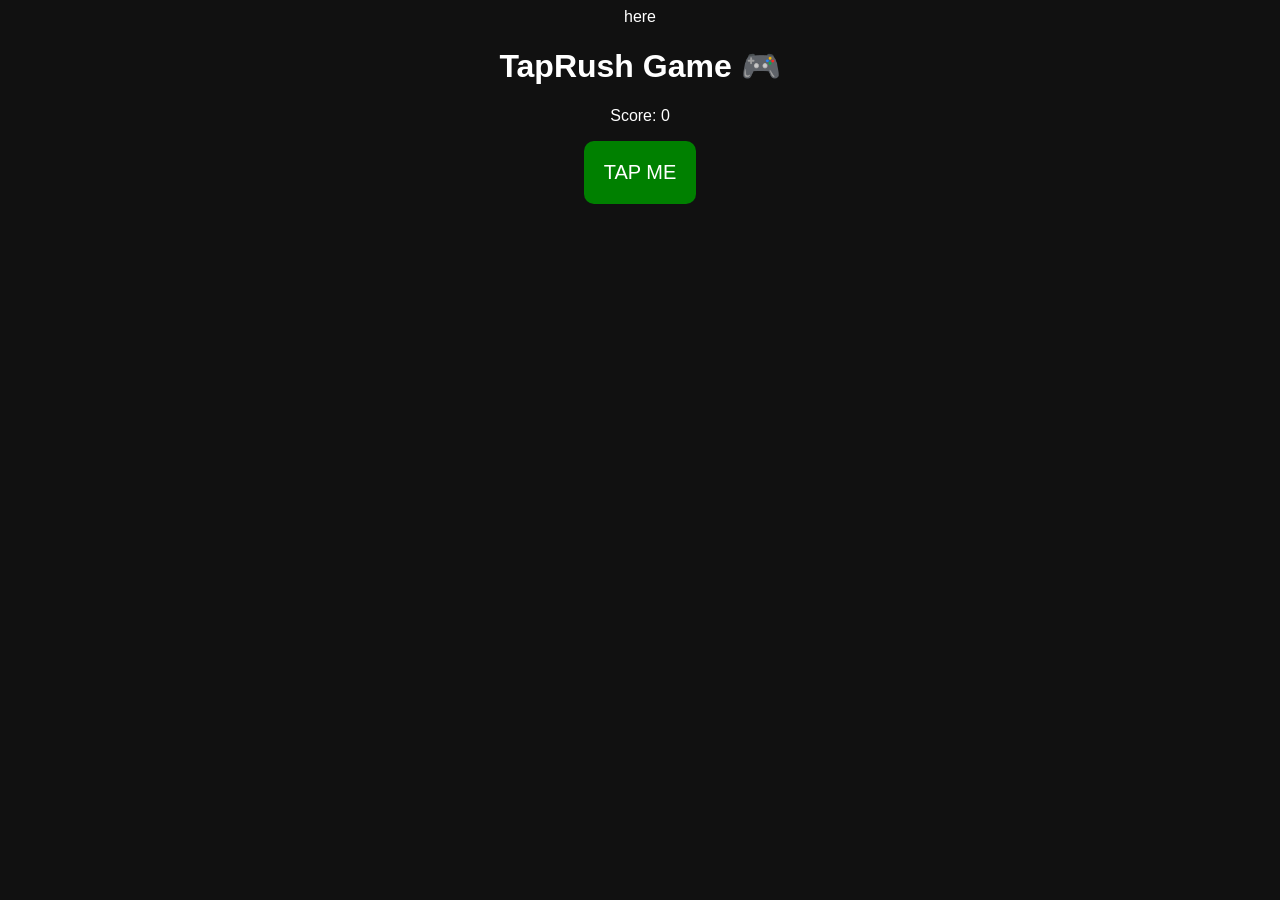
==== index.html @ 7e842e93 "Create index.html Added main game file for TapRush website" ====
here<!DOCTYPE html>
<html>
<head>
    <title>TapRush Game</title>
    <style>
        body {
            text-align: center;
            font-family: Arial;
            background: #111;
            color: white;
        }
        button {
            padding: 20px;
            font-size: 20px;
            background: green;
            color: white;
            border: none;
            border-radius: 10px;
        }
    </style>
</head>

<body>

<h1>TapRush Game 🎮</h1>
<p>Score: <span id="score">0</span></p>

<button onclick="tap()">TAP ME</button>

<script>
let score = 0;

function tap() {
    score++;
    document.getElementById("score").innerText = score;
}
</script>

</body>
</html>
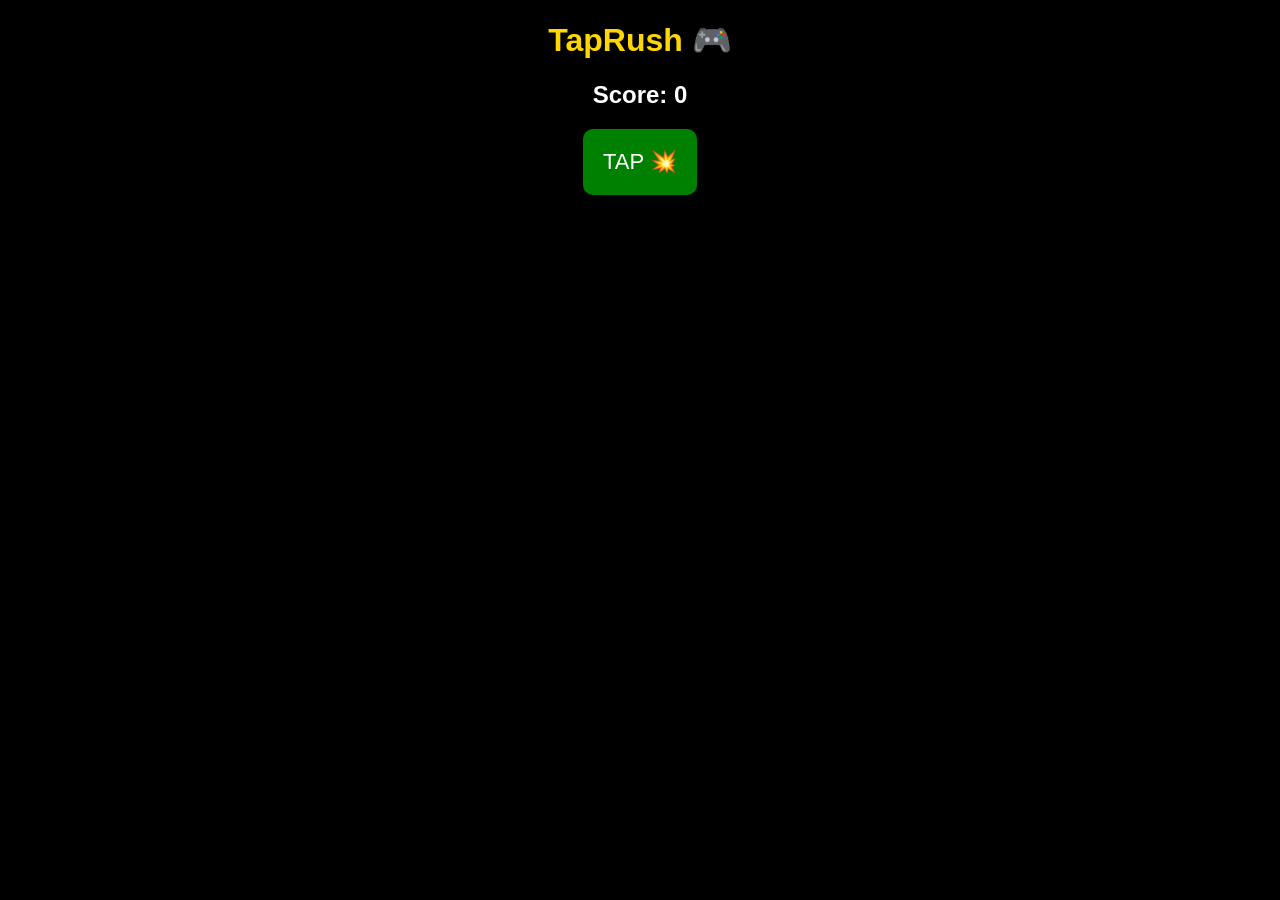
==== commit 96cf21a9: "Update and rename README.md to index.html" ====
--- a/index.html
+++ b/index.html
@@ -1,31 +1,40 @@
-here<!DOCTYPE html>
+
+<!DOCTYPE html>
 <html>
 <head>
-    <title>TapRush Game</title>
-    <style>
-        body {
-            text-align: center;
-            font-family: Arial;
-            background: #111;
-            color: white;
-        }
-        button {
-            padding: 20px;
-            font-size: 20px;
-            background: green;
-            color: white;
-            border: none;
-            border-radius: 10px;
-        }
-    </style>
+<title>TapRush Game</title>
+
+<style>
+body {
+    text-align: center;
+    background: black;
+    color: white;
+    font-family: Arial;
+}
+
+h1 {
+    color: gold;
+}
+
+button {
+    padding: 20px;
+    font-size: 22px;
+    background: green;
+    color: white;
+    border: none;
+    border-radius: 10px;
+}
+
+</style>
 </head>
 
 <body>
 
-<h1>TapRush Game 🎮</h1>
-<p>Score: <span id="score">0</span></p>
+<h1>TapRush 🎮</h1>
 
-<button onclick="tap()">TAP ME</button>
+<h2>Score: <span id="score">0</span></h2>
+
+<button onclick="tap()">TAP 💥</button>
 
 <script>
 let score = 0;
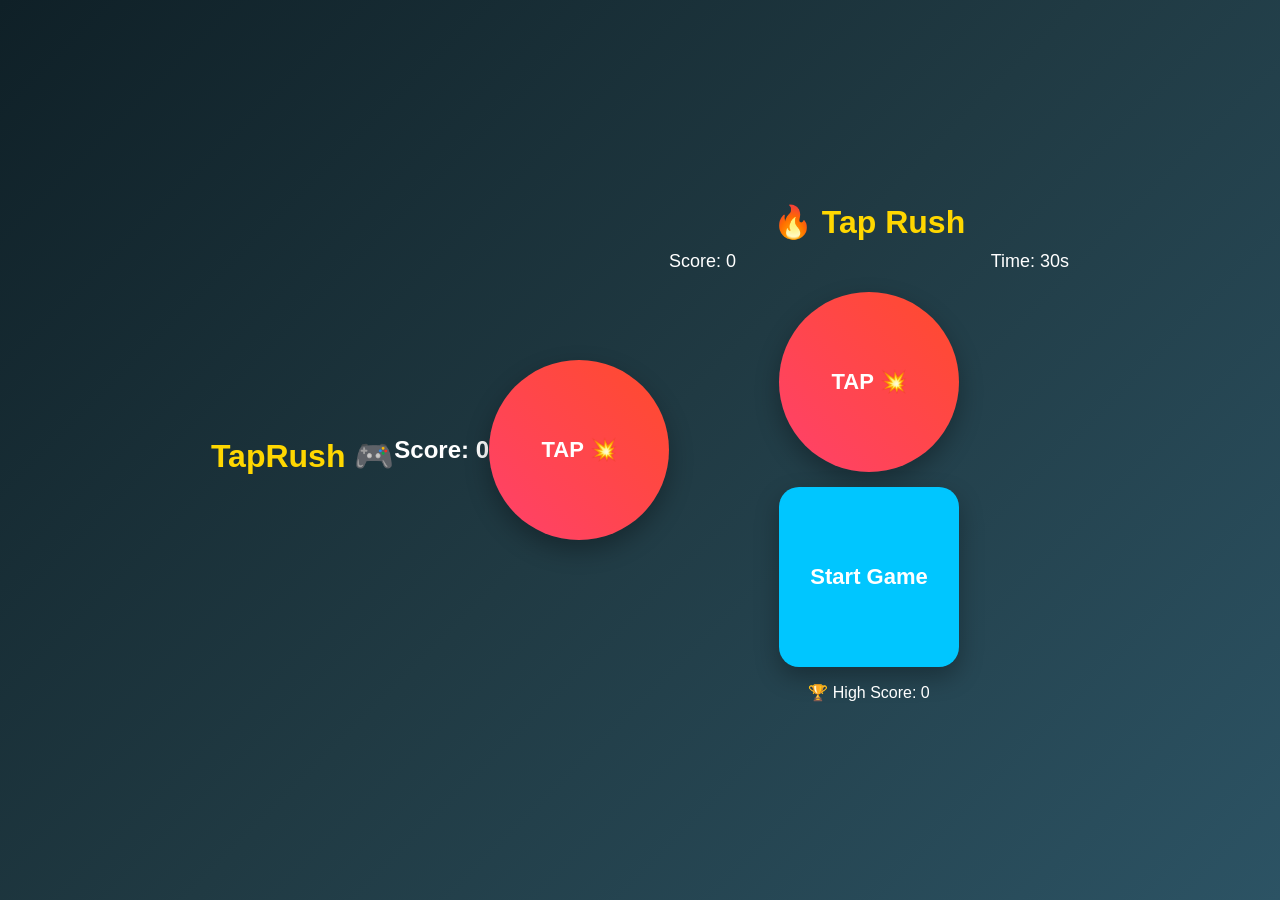
==== commit 08fa5f9e: "Update index.html" ====
--- a/index.html
+++ b/index.html
@@ -47,3 +47,167 @@
 
 </body>
 </html>
+<!DOCTYPE html>
+<html lang="en">
+<head>
+<meta charset="UTF-8">
+<title>Tap Rush Game</title>
+<meta name="viewport" content="width=device-width, initial-scale=1.0">
+
+<style>
+body{
+    margin:0;
+    font-family: Arial, sans-serif;
+    height:100vh;
+    display:flex;
+    justify-content:center;
+    align-items:center;
+    background: linear-gradient(135deg,#0f2027,#203a43,#2c5364);
+    color:white;
+    text-align:center;
+}
+
+.game{
+    width:90%;
+    max-width:400px;
+}
+
+h1{
+    margin-bottom:10px;
+}
+
+.scoreboard{
+    display:flex;
+    justify-content:space-between;
+    margin-bottom:20px;
+    font-size:18px;
+}
+
+button{
+    width:180px;
+    height:180px;
+    border-radius:50%;
+    border:none;
+    font-size:22px;
+    font-weight:bold;
+    color:white;
+    background: linear-gradient(45deg,#ff416c,#ff4b2b);
+    box-shadow:0 10px 25px rgba(0,0,0,0.3);
+    cursor:pointer;
+    transition:0.2s;
+}
+
+button:active{
+    transform:scale(0.9);
+    box-shadow:0 5px 15px rgba(0,0,0,0.5);
+}
+
+.glow{
+    animation: glow 0.2s ease;
+}
+
+@keyframes glow{
+    0%{transform:scale(1);}
+    50%{transform:scale(1.1);}
+    100%{transform:scale(1);}
+}
+
+.start{
+    margin-top:15px;
+    padding:10px 20px;
+    border:none;
+    border-radius:20px;
+    background:#00c6ff;
+    color:white;
+    cursor:pointer;
+}
+</style>
+</head>
+
+<body>
+
+<div class="game">
+    <h1>🔥 Tap Rush</h1>
+
+    <div class="scoreboard">
+        <div>Score: <span id="score">0</span></div>
+        <div>Time: <span id="time">30</span>s</div>
+    </div>
+
+    <button id="tapBtn">TAP 💥</button>
+
+    <br>
+    <button class="start" onclick="startGame()">Start Game</button>
+
+    <p>🏆 High Score: <span id="highScore">0</span></p>
+</div>
+
+<script>
+let score = 0;
+let time = 30;
+let gameRunning = false;
+let interval;
+
+// load high score
+let highScore = localStorage.getItem("highScore") || 0;
+document.getElementById("highScore").innerText = highScore;
+
+// sound
+function playSound(){
+    let ctx = new (window.AudioContext || window.webkitAudioContext)();
+    let osc = ctx.createOscillator();
+    osc.type = "sine";
+    osc.frequency.value = 600;
+    osc.connect(ctx.destination);
+    osc.start();
+    setTimeout(()=>osc.stop(), 100);
+}
+
+// tap button
+document.getElementById("tapBtn").addEventListener("click", ()=>{
+    if(!gameRunning) return;
+
+    score++;
+    document.getElementById("score").innerText = score;
+
+    // animation
+    let btn = document.getElementById("tapBtn");
+    btn.classList.add("glow");
+    setTimeout(()=>btn.classList.remove("glow"),200);
+
+    playSound();
+});
+
+// start game
+function startGame(){
+    score = 0;
+    time = 30;
+    gameRunning = true;
+
+    document.getElementById("score").innerText = score;
+    document.getElementById("time").innerText = time;
+
+    clearInterval(interval);
+
+    interval = setInterval(()=>{
+        time--;
+        document.getElementById("time").innerText = time;
+
+        if(time <= 0){
+            clearInterval(interval);
+            gameRunning = false;
+
+            alert("Game Over! Score: " + score);
+
+            if(score > highScore){
+                highScore = score;
+                localStorage.setItem("highScore", highScore);
+                document.getElementById("highScore").innerText = highScore;
+            }
+        }
+    },1000);
+}
+</script>
+
+</body>
+</html>
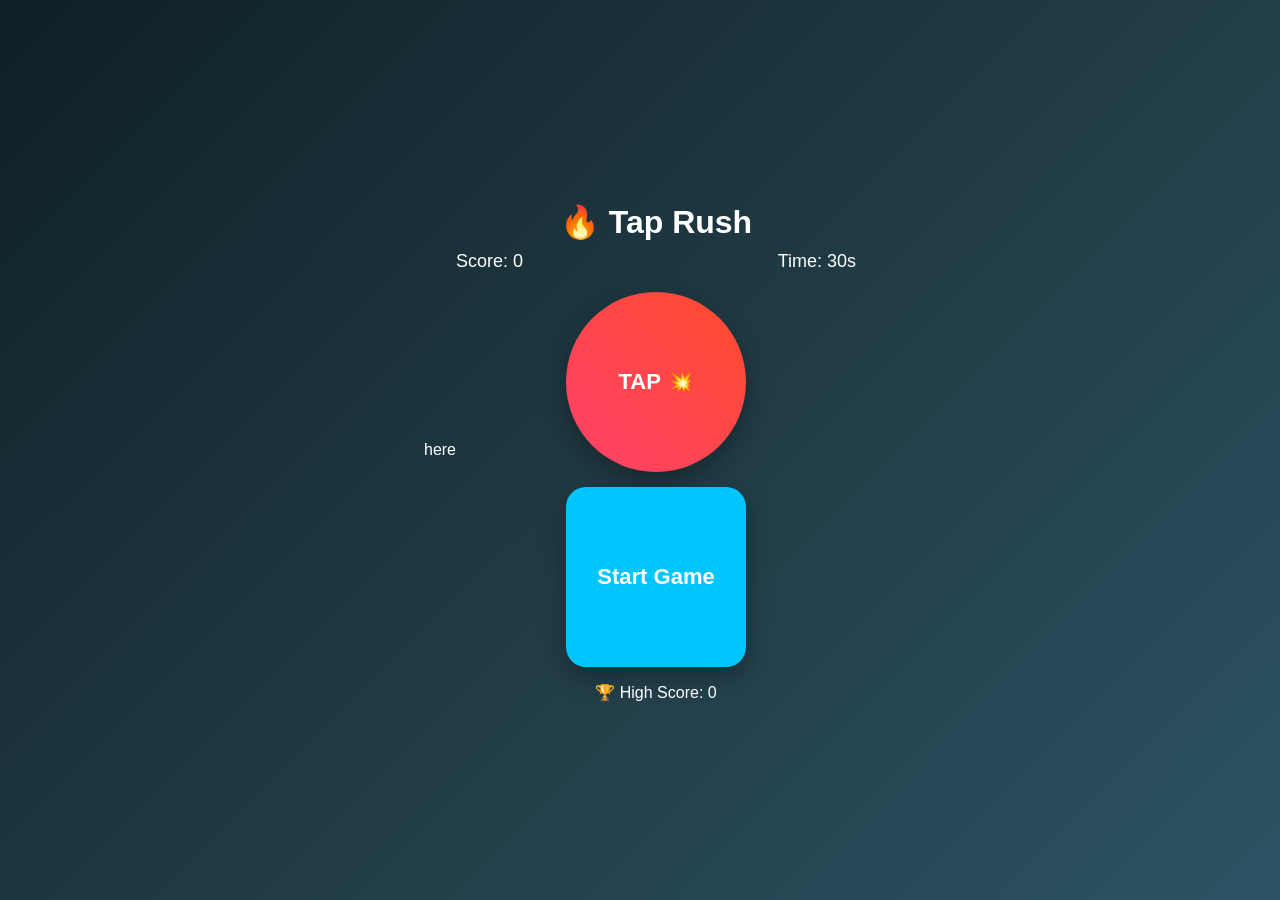
==== commit 7aa2b0ce: "Update index.html" ====
--- a/index.html
+++ b/index.html
@@ -1,53 +1,4 @@
-
-<!DOCTYPE html>
-<html>
-<head>
-<title>TapRush Game</title>
-
-<style>
-body {
-    text-align: center;
-    background: black;
-    color: white;
-    font-family: Arial;
-}
-
-h1 {
-    color: gold;
-}
-
-button {
-    padding: 20px;
-    font-size: 22px;
-    background: green;
-    color: white;
-    border: none;
-    border-radius: 10px;
-}
-
-</style>
-</head>
-
-<body>
-
-<h1>TapRush 🎮</h1>
-
-<h2>Score: <span id="score">0</span></h2>
-
-<button onclick="tap()">TAP 💥</button>
-
-<script>
-let score = 0;
-
-function tap() {
-    score++;
-    document.getElementById("score").innerText = score;
-}
-</script>
-
-</body>
-</html>
-<!DOCTYPE html>
+here<!DOCTYPE html>
 <html lang="en">
 <head>
 <meta charset="UTF-8">
@@ -57,7 +8,7 @@
 <style>
 body{
     margin:0;
-    font-family: Arial, sans-serif;
+    font-family: Arial;
     height:100vh;
     display:flex;
     justify-content:center;
@@ -99,7 +50,6 @@
 
 button:active{
     transform:scale(0.9);
-    box-shadow:0 5px 15px rgba(0,0,0,0.5);
 }
 
 .glow{
@@ -152,30 +102,16 @@
 let highScore = localStorage.getItem("highScore") || 0;
 document.getElementById("highScore").innerText = highScore;
 
-// sound
-function playSound(){
-    let ctx = new (window.AudioContext || window.webkitAudioContext)();
-    let osc = ctx.createOscillator();
-    osc.type = "sine";
-    osc.frequency.value = 600;
-    osc.connect(ctx.destination);
-    osc.start();
-    setTimeout(()=>osc.stop(), 100);
-}
-
-// tap button
+// tap
 document.getElementById("tapBtn").addEventListener("click", ()=>{
     if(!gameRunning) return;
 
     score++;
     document.getElementById("score").innerText = score;
 
-    // animation
     let btn = document.getElementById("tapBtn");
     btn.classList.add("glow");
     setTimeout(()=>btn.classList.remove("glow"),200);
-
-    playSound();
 });
 
 // start game
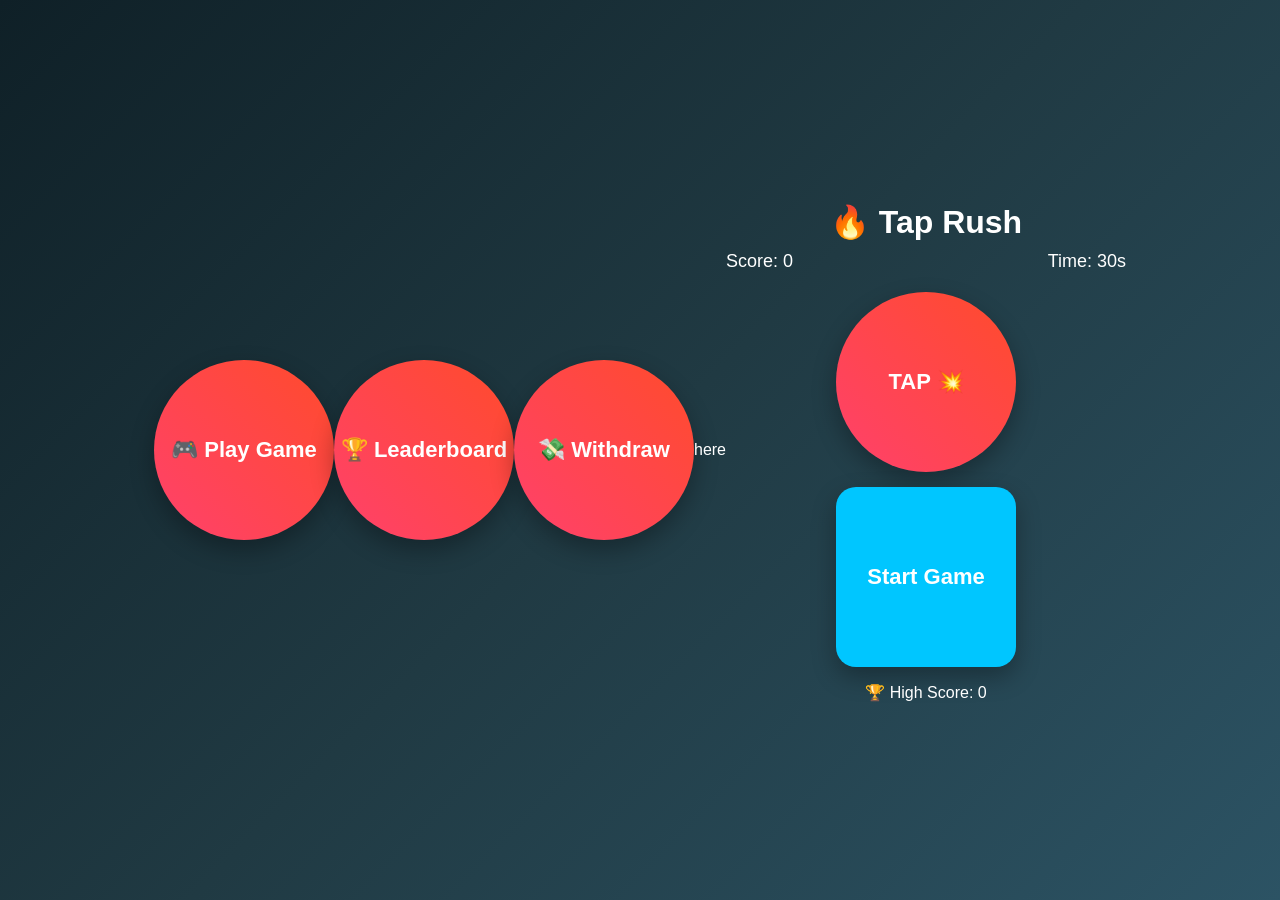
==== commit 21cb7e4f: "Update index.html" ====
--- a/index.html
+++ b/index.html
@@ -1,4 +1,6 @@
-here<!DOCTYPE html>
+<button onclick="location.href='game.html'">🎮 Play Game</button>
+<button onclick="location.href='leaderboard.html'">🏆 Leaderboard</button>
+<button onclick="location.href='withdraw.html'">💸 Withdraw</button>here<!DOCTYPE html>
 <html lang="en">
 <head>
 <meta charset="UTF-8">
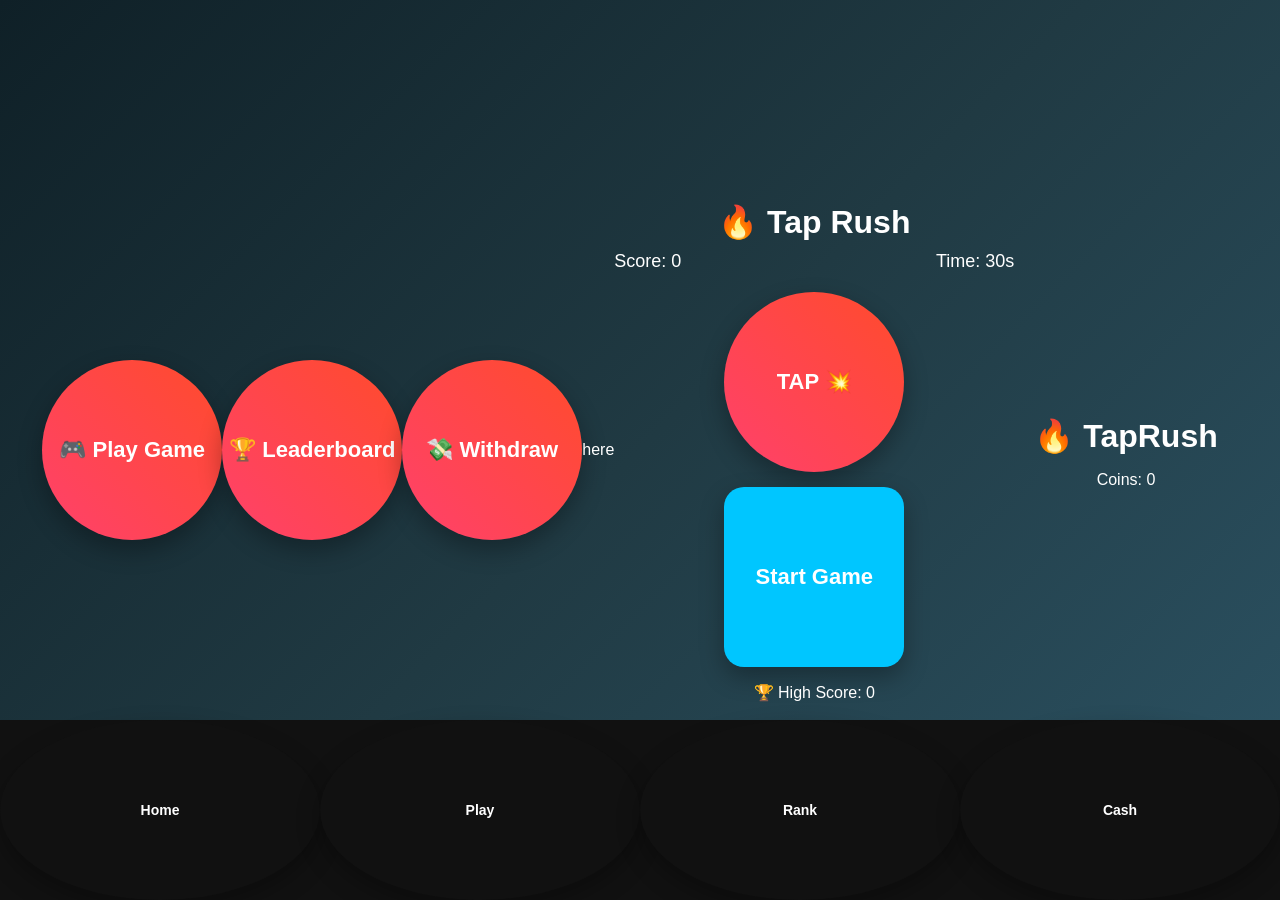
==== commit 5f862011: "Update index.html" ====
--- a/index.html
+++ b/index.html
@@ -149,3 +149,125 @@
 
 </body>
 </html>
+<!DOCTYPE html>
+<html>
+<head>
+<meta name="viewport" content="width=device-width, initial-scale=1.0">
+<title>TapRush App</title>
+
+<style>
+body{
+margin:0;
+font-family:Arial;
+background: linear-gradient(135deg,#0f2027,#203a43,#2c5364);
+color:white;
+}
+
+/* screens */
+.screen{
+display:none;
+padding:20px;
+text-align:center;
+}
+
+.active{
+display:block;
+}
+
+/* bottom nav */
+.nav{
+position:fixed;
+bottom:0;
+width:100%;
+display:flex;
+background:#111;
+}
+
+.nav button{
+flex:1;
+padding:15px;
+border:none;
+background:#111;
+color:white;
+font-size:14px;
+}
+
+/* tap button */
+.tap{
+width:150px;
+height:150px;
+border-radius:50%;
+border:none;
+font-size:20px;
+background:linear-gradient(45deg,#ff416c,#ff4b2b);
+color:white;
+}
+</style>
+</head>
+
+<body>
+
+<!-- HOME -->
+<div id="home" class="screen active">
+<h1>🔥 TapRush</h1>
+<p>Coins: <span id="coins">0</span></p>
+</div>
+
+<!-- GAME -->
+<div id="game" class="screen">
+<h2>Score: <span id="score">0</span></h2>
+<h3>Time: <span id="time">30</span></h3>
+
+<button class="tap" onclick="tap()">TAP 💥</button>
+</div>
+
+<!-- LEADERBOARD -->
+<div id="leaderboard" class="screen">
+<h2>🏆 Leaderboard</h2>
+<p>Your Score: <span id="best">0</span></p>
+</div>
+
+<!-- WITHDRAW -->
+<div id="withdraw" class="screen">
+<h2>💸 Withdraw</h2>
+<p>Minimum: 5000 coins</p>
+<input id="amount" placeholder="Enter amount">
+<button onclick="withdraw()">Send</button>
+<p id="msg"></p>
+</div>
+
+<!-- NAVIGATION -->
+<div class="nav">
+<button onclick="show('home')">Home</button>
+<button onclick="show('game')">Play</button>
+<button onclick="show('leaderboard')">Rank</button>
+<button onclick="show('withdraw')">Cash</button>
+</div>
+
+<script>
+let score = 0;
+let time = 30;
+let coins = localStorage.getItem("coins") || 0;
+
+document.getElementById("coins").innerText = coins;
+document.getElementById("best").innerText = coins;
+
+// navigation
+function show(id){
+document.querySelectorAll(".screen").forEach(s=>s.classList.remove("active"));
+document.getElementById(id).classList.add("active");
+}
+
+// tap game
+function tap(){
+score++;
+document.getElementById("score").innerText = score;
+}
+
+setInterval(()=>{
+if(document.getElementById("game").classList.contains("active")){
+time--;
+document.getElementById("time").innerText = time;
+
+if(time<=0){
+alert
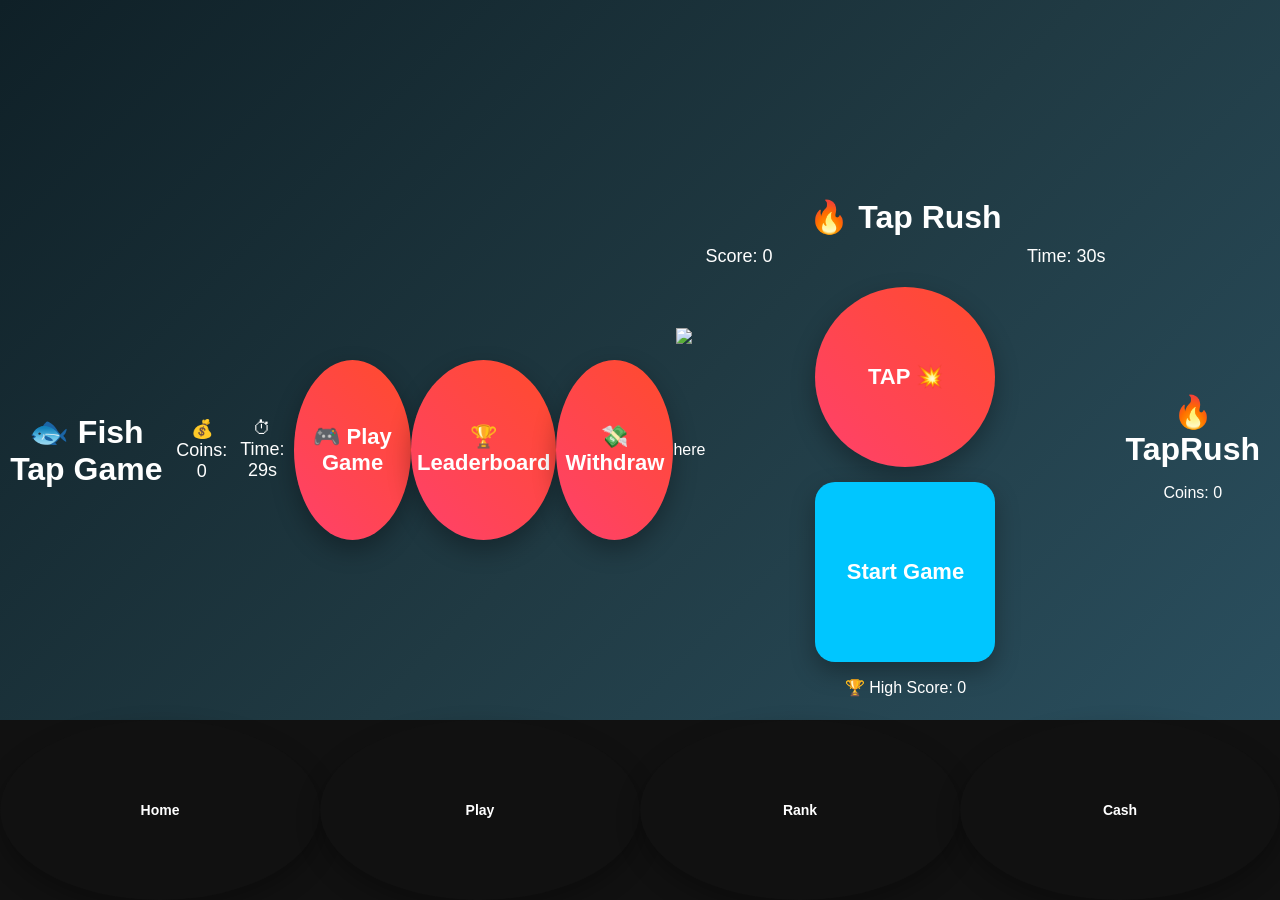
==== commit 1d4b1118: "Update index.html" ====
--- a/index.html
+++ b/index.html
@@ -1,4 +1,110 @@
-<button onclick="location.href='game.html'">🎮 Play Game</button>
+<!DOCTYPE html>
+<html>
+<head>
+<meta name="viewport" content="width=device-width, initial-scale=1.0">
+<title>Fish Tap Game</title>
+
+<style>
+body {
+    margin: 0;
+    overflow: hidden;
+    font-family: Arial;
+    background: linear-gradient(to bottom, #00c6ff, #0072ff);
+    color: white;
+    text-align: center;
+}
+
+h1 {
+    margin-top: 10px;
+}
+
+#info {
+    display: flex;
+    justify-content: space-around;
+    font-size: 18px;
+}
+
+/* Fish */
+.fish {
+    position: absolute;
+    width: 60px;
+    cursor: pointer;
+    transition: 0.2s;
+}
+
+.fish:active {
+    transform: scale(0.8);
+}
+</style>
+</head>
+
+<body>
+
+<h1>🐟 Fish Tap Game</h1>
+
+<div id="info">
+    <div>💰 Coins: <span id="score">0</span></div>
+    <div>⏱ Time: <span id="time">30</span>s</div>
+</div>
+
+<script>
+let score = 0;
+let time = 30;
+let misses = 0;
+
+/* Timer */
+let gameTimer = setInterval(() => {
+    time--;
+    document.getElementById("time").innerText = time;
+
+    if (time <= 0) {
+        endGame();
+    }
+}, 1000);
+
+/* Spawn fish */
+function spawnFish() {
+    let fish = document.createElement("img");
+    fish.src = "https://cdn-icons-png.flaticon.com/512/616/616408.png";
+    fish.className = "fish";
+
+    fish.style.top = Math.random() * (window.innerHeight - 100) + "px";
+    fish.style.left = Math.random() * (window.innerWidth - 100) + "px";
+
+    /* Tap fish */
+    fish.onclick = () => {
+        score++;
+        document.getElementById("score").innerText = score;
+        fish.remove();
+    };
+
+    document.body.appendChild(fish);
+
+    /* If not tapped */
+    setTimeout(() => {
+        if (document.body.contains(fish)) {
+            fish.remove();
+            misses++;
+            if (misses >= 3) {
+                endGame();
+            }
+        }
+    }, 1500);
+}
+
+/* Spawn every second */
+setInterval(spawnFish, 1000);
+
+/* End game */
+function endGame() {
+    clearInterval(gameTimer);
+    alert("Game Over! Coins: " + score);
+    location.reload();
+}
+</script>
+
+</body>
+</html><button onclick="location.href='game.html'">🎮 Play Game</button>
 <button onclick="location.href='leaderboard.html'">🏆 Leaderboard</button>
 <button onclick="location.href='withdraw.html'">💸 Withdraw</button>here<!DOCTYPE html>
 <html lang="en">
@@ -271,3 +377,242 @@
 
 if(time<=0){
 alert
+<!DOCTYPE html>
+<html>
+<head>
+<meta name="viewport" content="width=device-width, initial-scale=1.0">
+<title>TapRush PRO</title>
+
+<style>
+body{
+margin:0;
+font-family:Arial;
+background: linear-gradient(135deg,#0f2027,#203a43,#2c5364);
+color:white;
+overflow:hidden;
+}
+
+/* splash */
+#splash{
+position:fixed;
+width:100%;
+height:100%;
+display:flex;
+justify-content:center;
+align-items:center;
+background:black;
+z-index:10;
+}
+
+/* screens */
+.screen{
+display:none;
+padding:20px;
+text-align:center;
+}
+
+.active{
+display:block;
+animation:fade 0.3s;
+}
+
+@keyframes fade{
+from{opacity:0;}
+to{opacity:1;}
+}
+
+/* nav */
+.nav{
+position:fixed;
+bottom:0;
+width:100%;
+display:flex;
+background:rgba(0,0,0,0.8);
+backdrop-filter: blur(10px);
+}
+
+.nav button{
+flex:1;
+padding:15px;
+border:none;
+background:none;
+color:white;
+}
+
+/* tap button */
+.tap{
+width:150px;
+height:150px;
+border-radius:50%;
+border:none;
+font-size:20px;
+background:linear-gradient(45deg,#ff416c,#ff4b2b);
+color:white;
+box-shadow:0 0 20px rgba(255,0,0,0.5);
+}
+
+/* glass card */
+.card{
+background:rgba(255,255,255,0.1);
+padding:15px;
+border-radius:15px;
+margin:10px;
+}
+</style>
+</head>
+
+<body>
+
+<div id="splash"><h1>🔥 TapRush</h1></div>
+
+<!-- HOME -->
+<div id="home" class="screen active">
+<h2>💰 Coins: <span id="coins">0</span></h2>
+
+<div class="card">
+<p>🎁 Daily Bonus</p>
+<button onclick="daily()">Claim +100</button>
+</div>
+</div>
+
+<!-- GAME -->
+<div id="game" class="screen">
+<h2>Score: <span id="score">0</span></h2>
+<h3>Time: <span id="time">30</span></h3>
+
+<button class="tap" onclick="tap()">TAP 💥</button>
+
+<p>🔥 Combo: <span id="combo">0</span></p>
+</div>
+
+<!-- LEADERBOARD -->
+<div id="leaderboard" class="screen">
+<h2>🏆 Leaderboard</h2>
+<div class="card">Player1 - 5000</div>
+<div class="card">Player2 - 3000</div>
+<div class="card">You - <span id="best"></span></div>
+</div>
+
+<!-- WITHDRAW -->
+<div id="withdraw" class="screen">
+<h2>💸 Withdraw</h2>
+<p>Minimum 5000</p>
+<input id="amount" placeholder="Enter amount">
+<button onclick="withdraw()">Submit</button>
+<p id="msg"></p>
+</div>
+
+<!-- NAV -->
+<div class="nav">
+<button onclick="show('home')">🏠</button>
+<button onclick="show('game')">🎮</button>
+<button onclick="show('leaderboard')">🏆</button>
+<button onclick="show('withdraw')">💰</button>
+</div>
+
+<script>
+let coins = parseInt(localStorage.getItem("coins")) || 0;
+let score = 0;
+let combo = 0;
+let time = 30;
+
+document.getElementById("coins").innerText = coins;
+document.getElementById("best").innerText = coins;
+
+// splash
+setTimeout(()=>{
+document.getElementById("splash").style.display="none";
+},1500);
+
+// navigation
+function show(id){
+document.querySelectorAll(".screen").forEach(s=>s
+<!DOCTYPE html>
+<html>
+<head>
+<meta name="viewport" content="width=device-width, initial-scale=1.0">
+<title>TapRush</title>
+
+<style>
+body {
+    margin: 0;
+    font-family: Arial;
+    background: linear-gradient(to right, #0f2027, #203a43, #2c5364);
+    color: white;
+    text-align: center;
+}
+
+/* Top */
+h1 {
+    margin-top: 20px;
+}
+
+/* Game Area */
+.container {
+    margin-top: 40px;
+}
+
+#score {
+    font-size: 24px;
+    color: yellow;
+}
+
+#tapBtn {
+    width: 140px;
+    height: 140px;
+    border-radius: 50%;
+    background: red;
+    border: none;
+    font-size: 22px;
+    color: white;
+    margin-top: 20px;
+}
+
+/* Bottom Menu */
+.menu {
+    position: fixed;
+    bottom: 0;
+    width: 100%;
+    display: flex;
+    justify-content: space-around;
+    background: black;
+    padding: 10px 0;
+}
+
+.menu button {
+    background: none;
+    border: none;
+    color: white;
+    font-size: 14px;
+}
+</style>
+</head>
+
+<body>
+
+<h1>🔥 TapRush</h1>
+
+<div class="container">
+    <p>Score: <span id="score">0</span></p>
+
+    <button id="tapBtn" onclick="tap()">TAP</button>
+</div>
+
+<div class="menu">
+    <button>🏠 Home</button>
+    <button>🎮 Play</button>
+    <button>🏆 Rank</button>
+    <button>💰 Cash</button>
+</div>
+
+<script>
+let score = 0;
+
+function tap() {
+    score++;
+    document.getElementById("score").innerText = score;
+}
+</script>
+
+</body>
+</html>
